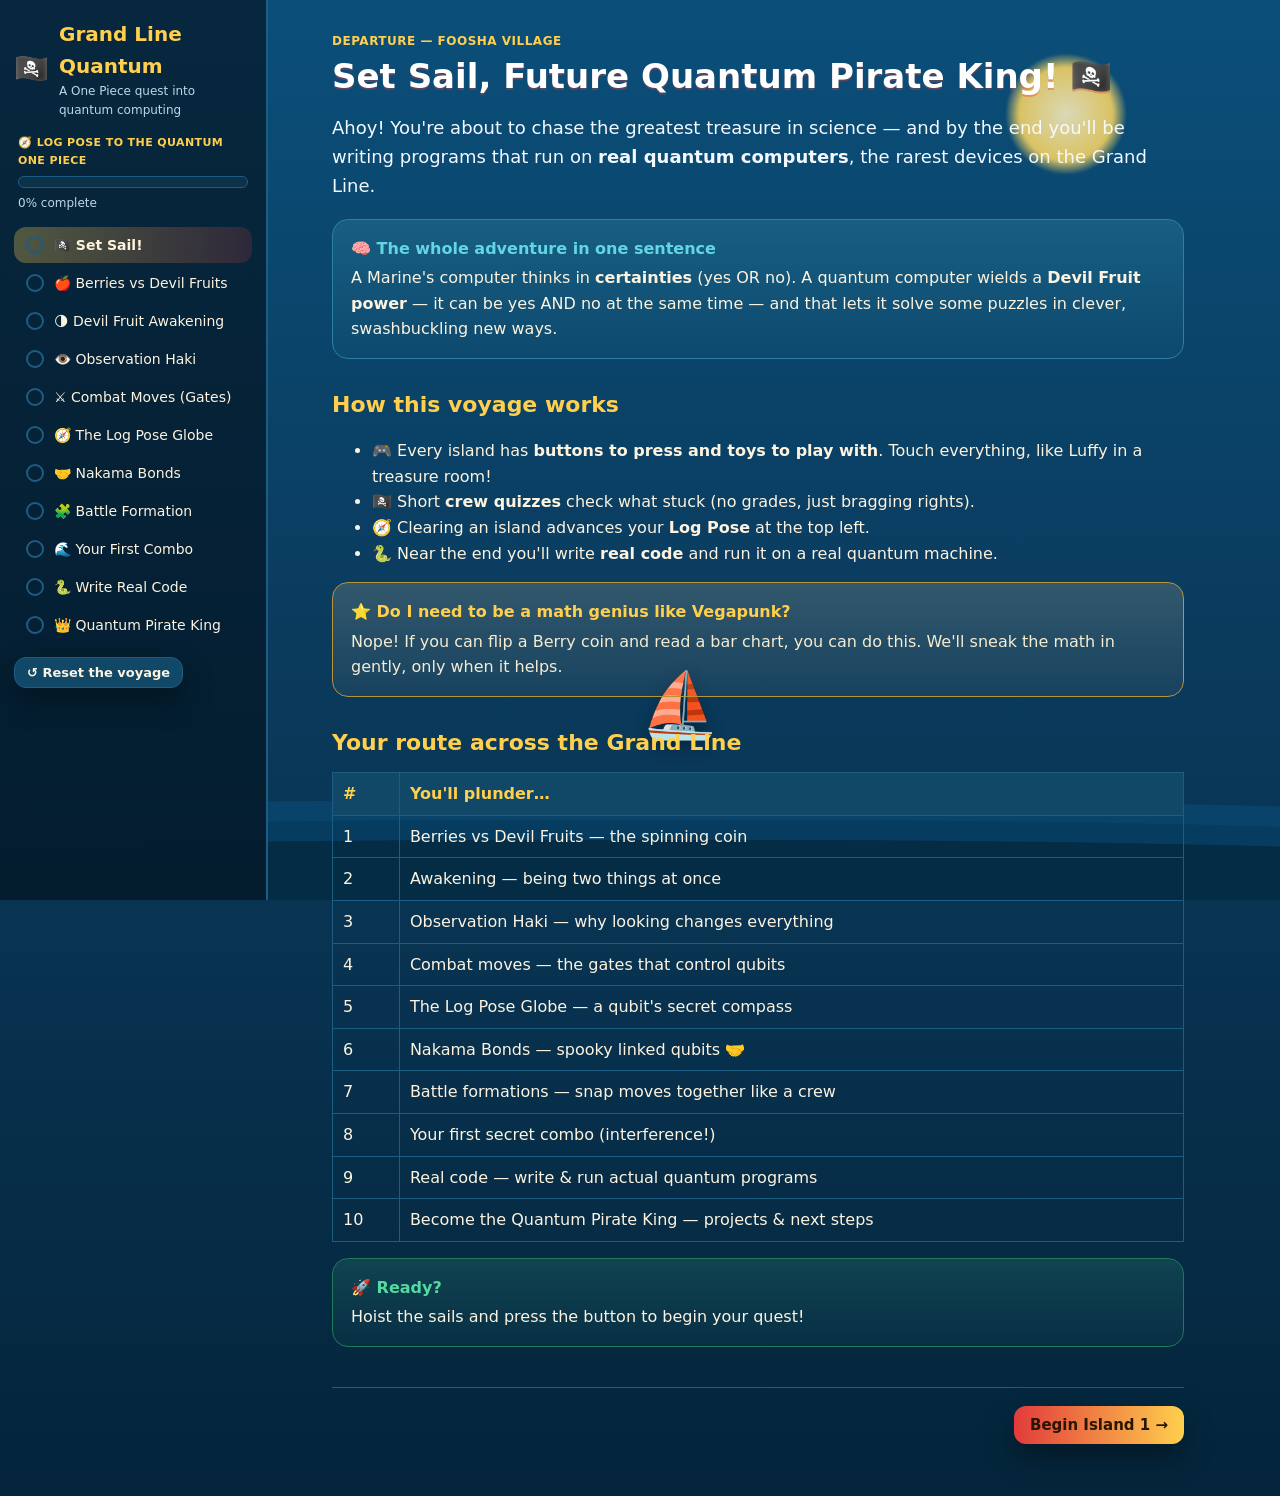
==== onepiece/index.html @ e351348b "Add One Piece-themed edition (Grand Line Quantum) A pirate reskin of the course under onepiece/ — sa" ====
<!DOCTYPE html>
<html lang="en">
<head>
<meta charset="utf-8">
<meta name="viewport" content="width=device-width, initial-scale=1">
<title>Grand Line Quantum — A One Piece Quest into Quantum Computing 🏴‍☠️</title>
<link rel="stylesheet" href="css/style.css">
</head>
<body>

<!-- ============ DYNAMIC BACKDROP (pure CSS animation) ============ -->
<div class="sea" aria-hidden="true">
  <div class="sun"></div>
  <div class="cloud c1">☁️</div>
  <div class="cloud c2">☁️</div>
  <div class="ship">⛵</div>
  <div class="wave w1"></div>
  <div class="wave w2"></div>
  <div class="wave w3"></div>
</div>

<div class="app">

  <!-- ============ SIDEBAR ============ -->
  <aside class="sidebar">
    <div class="brand"><span class="logo">🏴‍☠️</span><div>Grand Line Quantum<small>A One Piece quest into quantum computing</small></div></div>
    <div class="progress-wrap">
      <div class="progress-label-top">🧭 Log Pose to the Quantum One Piece</div>
      <div class="progress-bar"><div class="progress-fill" id="progressFill"></div></div>
      <div class="progress-label" id="progressLabel">0% complete</div>
    </div>
    <ul class="nav" id="nav"></ul>
    <div class="btnrow" style="margin-top:14px">
      <button class="btn ghost small" id="resetBtn">↺ Reset the voyage</button>
    </div>
  </aside>

  <!-- ============ MAIN ============ -->
  <main class="main" id="main">

    <!-- ===== Island 0: Welcome ===== -->
    <section class="lesson" data-title="Set Sail!" data-icon="🏴‍☠️">
      <div class="eyebrow">Departure — Foosha Village</div>
      <h1>Set Sail, Future Quantum Pirate King! 🏴‍☠️</h1>
      <p class="lead">Ahoy! You're about to chase the greatest treasure in science — and by the end you'll be writing programs that run on <b>real quantum computers</b>, the rarest devices on the Grand Line.</p>

      <div class="box analogy"><span class="tag">🧠 The whole adventure in one sentence</span>
      A Marine's computer thinks in <b>certainties</b> (yes OR no). A quantum computer wields a <b>Devil Fruit power</b> — it can be yes AND no at the same time — and that lets it solve some puzzles in clever, swashbuckling new ways.</div>

      <h2>How this voyage works</h2>
      <ul>
        <li>🎮 Every island has <b>buttons to press and toys to play with</b>. Touch everything, like Luffy in a treasure room!</li>
        <li>🏴‍☠️ Short <b>crew quizzes</b> check what stuck (no grades, just bragging rights).</li>
        <li>🧭 Clearing an island advances your <b>Log Pose</b> at the top left.</li>
        <li>🐍 Near the end you'll write <b>real code</b> and run it on a real quantum machine.</li>
      </ul>

      <div class="box fact"><span class="tag">⭐ Do I need to be a math genius like Vegapunk?</span>
      Nope! If you can flip a Berry coin and read a bar chart, you can do this. We'll sneak the math in gently, only when it helps.</div>

      <h2>Your route across the Grand Line</h2>
      <table class="data">
        <tr><th>#</th><th>You'll plunder…</th></tr>
        <tr><td>1</td><td>Berries vs Devil Fruits — the spinning coin</td></tr>
        <tr><td>2</td><td>Awakening — being two things at once</td></tr>
        <tr><td>3</td><td>Observation Haki — why looking changes everything</td></tr>
        <tr><td>4</td><td>Combat moves — the gates that control qubits</td></tr>
        <tr><td>5</td><td>The Log Pose Globe — a qubit's secret compass</td></tr>
        <tr><td>6</td><td>Nakama Bonds — spooky linked qubits 🤝</td></tr>
        <tr><td>7</td><td>Battle formations — snap moves together like a crew</td></tr>
        <tr><td>8</td><td>Your first secret combo (interference!)</td></tr>
        <tr><td>9</td><td>Real code — write &amp; run actual quantum programs</td></tr>
        <tr><td>10</td><td>Become the Quantum Pirate King — projects &amp; next steps</td></tr>
      </table>

      <div class="box try"><span class="tag">🚀 Ready?</span>Hoist the sails and press the button to begin your quest!</div>
      <div class="lesson-nav"><span></span><button class="btn nextBtn">Begin Island 1 →</button></div>
    </section>

    <!-- ===== Island 1: Bits vs Qubits ===== -->
    <section class="lesson" data-title="Berries vs Devil Fruits" data-icon="🍎">
      <div class="eyebrow">Island 1</div>
      <h1>Berries vs Devil Fruits 🍎</h1>
      <p class="lead">Everything a Marine battleship does is built from tiny switches called <b>bits</b>. Quantum pirates use something wilder: <b>qubits</b> — like eating a Devil Fruit.</p>

      <h2>A bit = a Den Den Mushi signal</h2>
      <p>A normal <b>bit</b> is like a snail-phone lamp. It's either <b>OFF (we call it 0)</b> or <b>ON (we call it 1)</b>. Never both. Press the button:</p>
      <div class="widget" id="w-bit"></div>

      <h2>A qubit = a spinning Berry coin</h2>
      <div class="box analogy"><span class="tag">🪙 The spinning Berry</span>
      Flip a Berry coin and let it spin on the deck. While it's spinning, is it heads or tails? It's… <b>kind of both</b>! Only when you slam your hand on it does it pick one. A <b>qubit</b> is like that spinning Berry — a mix of 0 and 1, choosing only when you <b>look</b> (measure) it.</div>

      <p>Spin the quantum Berry, then measure it. Try it a few times — what do you notice?</p>
      <div class="widget" id="w-coin"></div>

      <div class="box fact"><span class="tag">💡 Why is this useful?</span>
      One spinning Berry isn't magic. But gather a whole crew of qubits and they can explore tons of possibilities at once — that's the superpower we'll sail toward.</div>

      <div class="quiz" data-quiz="1"></div>
      <div class="lesson-nav"><button class="btn ghost prevBtn">← Back</button><button class="btn nextBtn">Next: Awakening →</button></div>
    </section>

    <!-- ===== Island 2: Superposition ===== -->
    <section class="lesson" data-title="Devil Fruit Awakening" data-icon="🌗">
      <div class="eyebrow">Island 2</div>
      <h1>Awakening = Superposition 🌗</h1>
      <p class="lead">"Superposition" is the fancy word for the spinning Berry — being a mix of 0 and 1 at the same time, like a Devil Fruit power half-awakened.</p>

      <div class="box analogy"><span class="tag">🌗 The dimmer haki</span>
      Think of a dimmer switch instead of on/off. A qubit can be 100% "0", 100% "1", or anywhere between — like 70% leaning toward 0 and 30% toward 1. Those percentages are its <b>probabilities</b>.</div>

      <p>Drag the slider to choose how the qubit "leans". The bars show your chance of getting 0 or 1 if you measured it.</p>
      <div class="widget" id="w-super"></div>

      <div class="box fact"><span class="tag">🎲 It really is random</span>
      Here's the spooky part: even if you knew <i>everything</i> about the qubit, you still can't predict a single measurement. You only know the odds. The Grand Line genuinely rolls dice!</div>

      <div class="box try"><span class="tag">🔬 Experiment</span>
      Set the slider to 50/50 and press "Measure 100 times". Did you get exactly 50 and 50? Probably not! Random things wobble around the average. Try it a few times.</div>

      <div class="quiz" data-quiz="2"></div>
      <div class="lesson-nav"><button class="btn ghost prevBtn">← Back</button><button class="btn nextBtn">Next: Observation Haki →</button></div>
    </section>

    <!-- ===== Island 3: Measurement ===== -->
    <section class="lesson" data-title="Observation Haki" data-icon="👁️">
      <div class="eyebrow">Island 3</div>
      <h1>Measurement = Observation Haki 👁️</h1>
      <p class="lead">In the quantum world, <b>looking changes things</b> — just like Kenbunshoku Haki snaps a blurry future into one path. This rule trips everyone up, so let's <i>see</i> it happen.</p>

      <div class="box analogy"><span class="tag">👁️ The slamming hand</span>
      Remember the spinning Berry? The moment you slam your hand down, the spin <b>stops</b> and you get heads or tails. Quantum pirates call that "the wavefunction collapses". After you measure a qubit, it's locked on the answer you got — the superposition is gone.</div>

      <p>This qubit is in a perfect 50/50 superposition. Press <b>Measure</b> and watch: the bars jump to 100% on whatever you got, and they <b>stay there</b>. To get the mix back, press <b>Reset</b>.</p>
      <div class="widget" id="w-measure"></div>

      <div class="box warn"><span class="tag">⚠️ Big consequence</span>
      You can't peek at a qubit "a little bit". Every measurement forces a full decision and erases the maybe. That's why quantum pirates are clever <i>before</i> they measure.</div>

      <div class="quiz" data-quiz="3"></div>
      <div class="lesson-nav"><button class="btn ghost prevBtn">← Back</button><button class="btn nextBtn">Next: Combat Moves →</button></div>
    </section>

    <!-- ===== Island 4: Gates ===== -->
    <section class="lesson" data-title="Combat Moves (Gates)" data-icon="⚔️">
      <div class="eyebrow">Island 4</div>
      <h1>Quantum Gates = Combat Moves ⚔️</h1>
      <p class="lead">Gates are the <b>techniques</b> you unleash to change a qubit. They're how you actually "program" a quantum computer — your crew's special moves.</p>

      <h2>Meet three moves</h2>
      <table class="data">
        <tr><th>Gate</th><th>Nickname</th><th>What it does</th></tr>
        <tr><td><b>X</b></td><td>Gomu Gomu Flip 🔄</td><td>Turns 0 into 1 and 1 into 0 (like NOT).</td></tr>
        <tr><td><b>H</b></td><td>The Mixer 🌀</td><td>Turns a plain 0 into a perfect 50/50 spinning Berry.</td></tr>
        <tr><td><b>Z</b></td><td>The Twister ↩️</td><td>Secretly twists the qubit's "phase" (matters in Island 8).</td></tr>
      </table>

      <p>Press moves and watch the probability bars react. Try <b>H</b> (makes a mix), then <b>measure</b>. Or press <b>X</b> to flip, then <b>H</b>… experiment!</p>
      <div class="widget" id="w-gates"></div>

      <div class="box fact"><span class="tag">🤯 Try this!</span>
      Press <b>H</b> once → 50/50. Now press <b>H</b> <i>again</i> → it snaps back to 100% "0"! Two mixers cancel out. That "un-mixing" is <b>interference</b>, the real secret sauce of quantum computing (Island 8).</div>

      <div class="quiz" data-quiz="4"></div>
      <div class="lesson-nav"><button class="btn ghost prevBtn">← Back</button><button class="btn nextBtn">Next: Log Pose Globe →</button></div>
    </section>

    <!-- ===== Island 5: Bloch Sphere ===== -->
    <section class="lesson" data-title="The Log Pose Globe" data-icon="🧭">
      <div class="eyebrow">Island 5</div>
      <h1>The Bloch Sphere = Your Log Pose Globe 🧭</h1>
      <p class="lead">Scholars draw a qubit as an <b>arrow inside a globe</b> — a Log Pose pointing somewhere on a secret world map. It makes the combat moves finally make sense.</p>

      <div class="box analogy"><span class="tag">🧭 The globe</span>
      Imagine a globe. The <b>North Pole</b> means "definitely 0". The <b>South Pole</b> means "definitely 1". Any spot around the <b>equator</b> is a 50/50 mix. The qubit is an arrow pointing somewhere on this globe — gates just <b>rotate the needle</b>.</div>

      <p>Press moves and watch the needle swing around the globe. North = 0, South = 1, equator = mix.</p>
      <div class="widget" id="w-bloch"></div>

      <div class="box fact"><span class="tag">🧭 Now the moves make sense</span>
      <b>X</b> rotates the needle to point the opposite way (0↔1). <b>H</b> swings it to the equator (a mix). <b>Z</b> spins it <i>around</i> the pole — which doesn't change your chances of 0 or 1, but changes the hidden "phase". Phase is invisible until two paths meet and interfere!</div>

      <div class="quiz" data-quiz="5"></div>
      <div class="lesson-nav"><button class="btn ghost prevBtn">← Back</button><button class="btn nextBtn">Next: Nakama Bonds →</button></div>
    </section>

    <!-- ===== Island 6: Entanglement ===== -->
    <section class="lesson" data-title="Nakama Bonds" data-icon="🤝">
      <div class="eyebrow">Island 6</div>
      <h1>Entanglement = Nakama Bonds 🤝</h1>
      <p class="lead">Einstein called this "spooky action at a distance" — and it's the wildest idea in all of physics. Pirates call it the unbreakable bond between nakama.</p>

      <div class="box analogy"><span class="tag">🧦 Bonded Vivre Cards</span>
      Imagine two Vivre Cards torn from the same paper. You sail one to a far island. When you check yours and it leans <b>left</b>, you instantly know the far one leans <b>right</b> — even though neither "decided" until you looked! Entangled qubits are linked like that: measuring one instantly tells you about the other.</div>

      <p>Below are two entangled qubits in a "Bell pair". Each measurement is random — but the two qubits <b>always match</b>. Press Measure a bunch and watch the magic.</p>
      <div class="widget" id="w-bell"></div>

      <div class="box warn"><span class="tag">🚫 No faster-than-light Den Den Mushi</span>
      It feels like instant messaging across the sea — but you can't actually send a signal this way, because each result is random. You only notice the bond when you bring both results back and compare. (Still incredibly useful for quantum pirating!)</div>

      <div class="quiz" data-quiz="6"></div>
      <div class="lesson-nav"><button class="btn ghost prevBtn">← Back</button><button class="btn nextBtn">Next: Battle Formation →</button></div>
    </section>

    <!-- ===== Island 7: Circuits ===== -->
    <section class="lesson" data-title="Battle Formation" data-icon="🧩">
      <div class="eyebrow">Island 7</div>
      <h1>Build a Circuit = Plan a Battle Formation 🧩</h1>
      <p class="lead">A quantum program is just a <b>circuit</b>: qubits sail along wires (left → right) and you drop combat moves on them like positioning your crew.</p>

      <div class="box analogy"><span class="tag">🎼 Like a battle plan</span>
      Read it left to right, like a Straw Hat strategy. Each qubit is a crewmate's lane. Each gate is a move they perform at a certain moment.</div>

      <p><b>How to use the builder:</b> click a cell to cycle moves: empty → <b>H</b> → <b>X</b> → <b>Z</b> → <b>•</b> (CNOT control) → empty. Put a <b>•</b> on the top wire and the builder links it to the bottom wire to make a CNOT. Press <b>▶ Run</b> to simulate the battle!</p>
      <div class="widget circuit" id="w-circuit"></div>

      <div class="box try"><span class="tag">🏆 Challenge: forge a Nakama Bond</span>
      Column 1: put <b>H</b> on qubit 0. Column 2: put a <b>•</b> (CNOT control) on qubit 0. Run it — you should see only <b>00</b> and <b>11</b>, never 01 or 10. You just entangled two crewmates yourself! 🎉</div>

      <div class="quiz" data-quiz="7"></div>
      <div class="lesson-nav"><button class="btn ghost prevBtn">← Back</button><button class="btn nextBtn">Next: Your First Combo →</button></div>
    </section>

    <!-- ===== Island 8: Interference ===== -->
    <section class="lesson" data-title="Your First Combo" data-icon="🌊">
      <div class="eyebrow">Island 8</div>
      <h1>Your First Secret Combo: Interference 🌊</h1>
      <p class="lead">Here's where quantum pirating stops being random luck and starts being <b>cunning</b>. The trick is called <b>interference</b> — like ocean currents that cancel or pile up.</p>

      <div class="box analogy"><span class="tag">🌊 Waves cancelling</span>
      Drop two stones in the sea. Where the ripples meet, sometimes they pile into a big wave, and sometimes they <b>cancel out</b> to flat water. Qubits are like waves too. A quantum algorithm is built so the <b>wrong answers cancel out</b> and the <b>right answer piles up</b> — so when you finally measure, you almost always get the treasure you want.</div>

      <h2>The "guaranteed Berry" demo</h2>
      <p>Watch two H gates in a row. A normal Berry flipped twice is still random. But a <b>quantum</b> Berry H-ed twice comes back to <b>0 every single time</b> — because the "1" paths cancel and the "0" paths pile up. Press Run many times: it's <b>always 0</b>.</p>
      <div class="widget" id="w-interference"></div>

      <div class="box fact"><span class="tag">🧠 Why this is a big deal</span>
      Legendary algorithms use this exact idea:
      <ul>
        <li><b>Grover's search</b> 🔍 — finds a needle in a haystack much faster by making the needle's wave grow.</li>
        <li><b>Shor's algorithm</b> 🔐 — could crack certain codes by using interference to find hidden patterns in numbers.</li>
      </ul>
      No heavy math needed yet — just know the secret: "make the right answer loud, make wrong answers quiet."</div>

      <div class="quiz" data-quiz="8"></div>
      <div class="lesson-nav"><button class="btn ghost prevBtn">← Back</button><button class="btn nextBtn">Next: Write Real Code →</button></div>
    </section>

    <!-- ===== Island 9: Implementation ===== -->
    <section class="lesson" data-title="Write Real Code" data-icon="🐍">
      <div class="eyebrow">Island 9</div>
      <h1>Write Real Pirate Code 🐍</h1>
      <p class="lead">Time to leave the toys behind and program a <b>real</b> quantum computer using Python and a free tool called <b>Qiskit</b> (made by IBM) — your ship's log of real spells.</p>

      <div class="box fact"><span class="tag">🎁 It's free</span>
      IBM lets anyone run real quantum programs on their actual quantum computers over the internet, for free. You write code on your ship (laptop), press run, and a real fridge-sized quantum machine does the work!</div>

      <h2>Step 1 — Install the tools (one time)</h2>
      <p>Open a terminal and run these. (Ask a crewmate if you've never installed Python before — or ask me, Claude, to do it for you!)</p>
      <pre><code># 1) Install Python from python.org if you don't have it.
# 2) Then install Qiskit:
pip install qiskit qiskit-aer qiskit-ibm-runtime</code></pre>

      <h2>Step 2 — Your first real quantum program</h2>
      <p>There are 4 ready-to-run programs in the <code>python/</code> folder of this course. Here's the simplest one:</p>
      <pre><code>from qiskit import QuantumCircuit
from qiskit_aer import AerSimulator

# Make a circuit with 1 qubit and 1 "measuring slot"
qc = QuantumCircuit(1, 1)
qc.h(0)          # H gate = the Mixer (spinning Berry!)
qc.measure(0, 0) # look at the qubit

# Run it 1000 times on a pretend quantum computer
result = AerSimulator().run(qc, shots=1000).result()
print(result.get_counts())   # roughly {'0': 500, '1': 500}</code></pre>

      <div class="box try"><span class="tag">▶ Run the files</span>
      In your terminal, go to the course folder and run:
      <pre><code>cd quantum-course/python
python 01_hello_qubit.py
python 02_bell_state.py
python 03_interference.py</code></pre>
      Each file has friendly comments explaining every line. Read <code>python/README.md</code> first!</div>

      <h2>Step 3 — Run on a REAL quantum computer</h2>
      <p>The file <code>04_run_on_real_quantum_computer.py</code> shows how to connect to IBM's real machines. Make a free account at <a href="https://quantum.ibm.com" target="_blank" rel="noopener">quantum.ibm.com</a>, copy your secret token, and your program runs on real hardware. 🤯</p>

      <div class="box warn"><span class="tag">🙋 Want me to set it all up?</span>
      Just tell me "<b>install Python and Qiskit for me</b>" and I'll do the whole setup on your PC and run your first quantum program with you.</div>

      <div class="quiz" data-quiz="9"></div>
      <div class="lesson-nav"><button class="btn ghost prevBtn">← Back</button><button class="btn nextBtn">Final: Become Pirate King →</button></div>
    </section>

    <!-- ===== Island 10: Build your own ===== -->
    <section class="lesson" data-title="Quantum Pirate King" data-icon="👑">
      <div class="eyebrow">Island 10 — The Finale (Raftel)</div>
      <h1>Become the Quantum Pirate King 👑</h1>
      <p class="lead">You made it to Raftel! You now understand qubits, superposition, measurement, gates, entanglement, circuits, and interference — and you can write real quantum code. Here's how to go from rookie to <b>legend</b>.</p>

      <h2>🎯 Bounty ladder (easy → epic)</h2>
      <table class="data">
        <tr><th>Bounty</th><th>Build this</th></tr>
        <tr><td>🟢 Rookie</td><td>A <b>quantum Berry flipper</b> that's truly random (1 qubit + H + measure).</td></tr>
        <tr><td>🟢 Rookie</td><td>A <b>quantum dice</b> (use 3 qubits to roll 1–8).</td></tr>
        <tr><td>🟡 Supernova</td><td>A <b>"mind-reading" Nakama-Bond demo</b> with 2 qubits (Bell pair) to amaze your crew.</td></tr>
        <tr><td>🟡 Supernova</td><td>Code <b>Grover's search</b> for 2 qubits to find a "secret" treasure.</td></tr>
        <tr><td>🔴 Yonko</td><td>A <b>quantum random password generator</b> that runs on real IBM hardware.</td></tr>
        <tr><td>🔴 Yonko</td><td>Teach the basics to a friend using <i>this</i> course — teaching is the best way to master it!</td></tr>
      </table>

      <h2>🗺️ Where to sail next</h2>
      <ul>
        <li><b>IBM Quantum Learning</b> — free official lessons &amp; challenges: <a href="https://learning.quantum.ibm.com" target="_blank" rel="noopener">learning.quantum.ibm.com</a></li>
        <li><b>Qiskit Textbook</b> — friendly deep-dives with code.</li>
        <li><b>Quantum Katas</b> (Microsoft) — bite-size coding puzzles.</li>
        <li>Keep playing with the <b>circuit builder</b> in Island 7 — invent your own battle formations!</li>
      </ul>

      <h2>🧰 The "build your own crew" roadmap</h2>
      <ol>
        <li><b>Software (start here):</b> write algorithms in Qiskit, run on simulators, then real cloud hardware. This is where 99% of quantum builders sail — including pros.</li>
        <li><b>Bigger fleets:</b> combine gates into reusable pieces, add error-checking, and tackle real treasure (chemistry, optimization, encryption).</li>
        <li><b>Hardware (the far New World):</b> real quantum computers use super-cold atoms, ions, or superconductors and need university labs. But every hardware engineer started exactly where you are now — understanding qubits.</li>
      </ol>

      <div class="box fact"><span class="tag">🎓 Bounty Poster of Awesomeness</span>
      <span id="certLine">Clear all islands to unlock your bounty poster!</span></div>

      <div class="box try"><span class="tag">💬 Your move</span>
      Tell me which project you want to build first and I'll code it <b>with</b> you, step by step. You're not just learning quantum computing anymore — you're <i>plundering</i> it. 🚀</div>

      <div class="lesson-nav"><button class="btn ghost prevBtn">← Back</button><button class="btn" id="finishBtn">🏴‍☠️ Claim the One Piece</button></div>
    </section>

  </main>
</div>

<script src="js/quantum.js"></script>
<script src="js/app.js"></script>
</body>
</html>
---- onepiece/css/style.css ----
/* ===== Grand Line Quantum — One Piece "open sea" theme ===== */
:root{
  --sea-deep:#04253b; --sea:#0a3a5c; --panel:#0c3149; --panel2:#114868;
  --ink:#fdf3df; --muted:#bcd9ea; --line:#1d5d83;
  --p1:#ffcf4d;            /* treasure gold (primary) */
  --p2:#e23b3b;            /* straw-hat red (secondary) */
  --good:#54d9a0; --bad:#ff6b6b;
  --gold:#ffcf4d; --cyan:#63d6e6; --parch:#ecd7a6;
  --radius:16px; --shadow:0 12px 30px rgba(0,0,0,.4);
  --font:'Trebuchet MS','Segoe UI',system-ui,sans-serif;
}
*{box-sizing:border-box}
html,body{margin:0;padding:0}
body{
  font-family:var(--font); color:var(--ink); line-height:1.6;
  background:linear-gradient(180deg,#0a4f7a 0%, #0a3a5c 45%, var(--sea-deep) 100%);
  min-height:100vh;
}

/* ============ animated backdrop ============ */
.sea{position:fixed; inset:0; z-index:0; overflow:hidden; pointer-events:none}
.sun{
  position:absolute; top:6%; right:12%; width:120px; height:120px; border-radius:50%;
  background:radial-gradient(circle,#fff2c4 0%,#ffd860 55%,rgba(255,207,77,0) 72%);
  filter:blur(1px); opacity:.85;
}
.cloud{position:absolute; font-size:54px; opacity:.85; filter:drop-shadow(0 4px 6px rgba(0,0,0,.2))}
.cloud.c1{top:10%; left:-15%; animation:drift 48s linear infinite}
.cloud.c2{top:22%; left:-30%; font-size:38px; opacity:.6; animation:drift 70s linear infinite}
@keyframes drift{from{transform:translateX(0)}to{transform:translateX(140vw)}}
.ship{position:absolute; bottom:16%; left:50%; font-size:64px; transform-origin:bottom center; animation:bob 5s ease-in-out infinite; filter:drop-shadow(0 6px 8px rgba(0,0,0,.35))}
@keyframes bob{0%,100%{transform:translateX(-50%) translateY(0) rotate(-4deg)}50%{transform:translateX(-50%) translateY(-14px) rotate(4deg)}}
.wave{position:absolute; left:-50%; width:200%; height:140px; border-radius:45%;
  background:radial-gradient(60% 80% at 50% 0,rgba(99,214,230,.22),transparent 70%); }
.wave.w1{bottom:-40px; background:rgba(10,79,122,.55); animation:swell 9s ease-in-out infinite}
.wave.w2{bottom:-60px; background:rgba(8,58,92,.6); animation:swell 12s ease-in-out infinite reverse}
.wave.w3{bottom:-80px; background:rgba(4,37,59,.7); animation:swell 16s ease-in-out infinite}
@keyframes swell{0%,100%{transform:translateX(-4%) scaleY(1)}50%{transform:translateX(4%) scaleY(1.15)}}

.app{position:relative; z-index:1; display:grid; grid-template-columns:268px 1fr; min-height:100vh}

/* ---------- Sidebar ---------- */
.sidebar{
  background:linear-gradient(180deg,rgba(7,38,60,.96),rgba(4,28,46,.96));
  border-right:2px solid var(--line); backdrop-filter:blur(3px);
  padding:18px 14px; position:sticky; top:0; height:100vh; overflow:auto;
}
.brand{display:flex; align-items:center; gap:10px; font-weight:bold; font-size:20px; margin-bottom:4px; color:var(--gold)}
.brand .logo{font-size:28px}
.brand small{display:block; color:var(--muted); font-size:12px; font-weight:normal}
.progress-wrap{margin:14px 4px}
.progress-label-top{font-size:11px; color:var(--gold); font-weight:bold; letter-spacing:.4px; margin-bottom:6px; text-transform:uppercase}
.progress-bar{height:12px; background:var(--panel); border-radius:99px; overflow:hidden; border:1px solid var(--line)}
.progress-fill{height:100%; width:0%; background:linear-gradient(90deg,var(--p2),var(--gold)); transition:width .4s}
.progress-label{font-size:12px; color:var(--muted); margin-top:6px}
.nav{list-style:none; margin:10px 0 0; padding:0}
.nav li{margin:2px 0}
.nav button{
  width:100%; text-align:left; background:transparent; border:0; color:var(--ink);
  padding:9px 12px; border-radius:12px; cursor:pointer; font-size:14px; font-family:var(--font);
  display:flex; align-items:center; gap:10px; transition:.15s;
}
.nav button:hover{background:var(--panel)}
.nav button.active{background:linear-gradient(90deg,rgba(255,207,77,.30),rgba(226,59,59,.18)); font-weight:bold}
.nav .dot{width:18px; height:18px; border-radius:50%; border:2px solid var(--line); flex:0 0 auto; font-size:11px; display:grid; place-items:center}
.nav .dot.done{background:var(--good); border-color:var(--good); color:#06281c}

/* ---------- Main ---------- */
.main{padding:32px clamp(18px,5vw,72px); max-width:980px}
.lesson{display:none; animation:pop .35s ease}
.lesson.active{display:block}
@keyframes pop{from{opacity:0; transform:translateY(12px)}to{opacity:1; transform:none}}
.eyebrow{color:var(--gold); font-weight:bold; letter-spacing:.5px; text-transform:uppercase; font-size:12px}
h1{font-size:34px; margin:6px 0 4px; line-height:1.15; color:#fff; text-shadow:0 2px 0 rgba(226,59,59,.35)}
h2{font-size:22px; margin:28px 0 8px; color:var(--gold)}
h3{font-size:18px; margin:18px 0 6px}
p{color:#eaf4fb}
a{color:var(--cyan)}
.lead{font-size:18px; color:#f3f9ff}

/* parchment callout boxes */
.box{border-radius:var(--radius); padding:16px 18px; margin:16px 0; border:1px solid var(--line); background:var(--panel)}
.box.analogy{border-color:#2e7fa6; background:linear-gradient(180deg,rgba(99,214,230,.16),rgba(99,214,230,.04))}
.box.try{border-color:#1f7a5a; background:linear-gradient(180deg,rgba(84,217,160,.14),rgba(84,217,160,.04))}
.box.fact{border-color:#b9933a;
  /* aged-parchment look for "facts" */
  background:linear-gradient(180deg,rgba(236,215,166,.18),rgba(236,215,166,.06)); color:#f6ecd2}
.box.warn{border-color:#a23b3b; background:linear-gradient(180deg,rgba(226,59,59,.16),rgba(226,59,59,.05))}
.box .tag{font-weight:bold; display:block; margin-bottom:4px}
.box.analogy .tag{color:var(--cyan)}
.box.try .tag{color:var(--good)}
.box.fact .tag{color:var(--gold)}
.box.warn .tag{color:#ff9d9d}

/* buttons (wooden-treasure feel) */
.btn{
  background:linear-gradient(90deg,var(--p2),var(--gold)); color:#2a1500; border:0; cursor:pointer;
  padding:10px 16px; border-radius:12px; font-weight:bold; font-family:var(--font); font-size:15px;
  box-shadow:var(--shadow); transition:transform .08s;
}
.btn:active{transform:translateY(2px)}
.btn.ghost{background:var(--panel2); border:1px solid var(--line); color:var(--ink)}
.btn.gate{min-width:54px; font-size:18px; padding:10px 12px}
.btn.small{padding:7px 12px; font-size:13px}
.btnrow{display:flex; flex-wrap:wrap; gap:10px; align-items:center; margin:12px 0}

/* widgets */
.widget{background:var(--panel); border:1px solid var(--line); border-radius:var(--radius); padding:18px; margin:18px 0; box-shadow:var(--shadow)}
.widget h4{margin:0 0 10px; color:var(--gold); font-size:16px}
.coin{font-size:64px; display:inline-block; transition:transform .1s}
.spin{animation:spin .5s linear infinite}
@keyframes spin{to{transform:rotateY(360deg)}}
.readout{font-family:'Consolas',monospace; background:#062132; border:1px solid var(--line); border-radius:10px; padding:10px 12px; color:#d9f1f8; white-space:pre-wrap; overflow:auto}

/* probability bars */
.bars{display:flex; flex-direction:column; gap:8px; margin-top:10px}
.bar-row{display:flex; align-items:center; gap:10px}
.bar-label{font-family:monospace; width:54px; color:var(--muted)}
.bar-track{flex:1; background:#062132; border-radius:8px; height:22px; overflow:hidden; border:1px solid var(--line)}
.bar-fill{height:100%; width:0%; background:linear-gradient(90deg,var(--gold),var(--p2)); transition:width .4s; display:flex; align-items:center; justify-content:flex-end; padding-right:6px; font-size:12px; color:#2a1500; font-weight:bold}
.bar-pct{width:54px; text-align:right; font-family:monospace; color:var(--ink)}

/* histogram */
.hist{display:flex; align-items:flex-end; gap:14px; height:160px; padding:10px; background:#062132; border-radius:12px; border:1px solid var(--line)}
.hist .col{flex:1; display:flex; flex-direction:column; align-items:center; justify-content:flex-end; height:100%}
.hist .stick{width:70%; background:linear-gradient(180deg,var(--gold),var(--p2)); border-radius:8px 8px 0 0; transition:height .3s; min-height:2px}
.hist .cap{margin-top:6px; font-family:monospace; color:var(--muted); font-size:13px; text-align:center; line-height:1.35; white-space:pre}

/* circuit builder */
.circuit{overflow:auto}
.grid{border-collapse:separate; border-spacing:6px}
.grid td{width:54px; height:54px; text-align:center; vertical-align:middle}
.wirelabel{color:var(--gold); font-family:monospace; font-weight:bold; width:60px}
.cell{width:54px; height:54px; border-radius:12px; background:#062132; border:1px dashed var(--line); cursor:pointer; display:grid; place-items:center; font-size:20px; font-weight:bold; transition:.12s; user-select:none}
.cell:hover{border-color:var(--gold)}
.cell.filled{border-style:solid}
.cell.H{background:rgba(99,214,230,.22); border-color:var(--cyan)}
.cell.X{background:rgba(226,59,59,.24); border-color:var(--p2)}
.cell.Z{background:rgba(255,207,77,.24); border-color:var(--gold)}
.cell.C{background:rgba(84,217,160,.26); border-color:var(--good)}

/* compass / sphere */
canvas{background:#062132; border-radius:14px; border:1px solid var(--line); max-width:100%}

/* quiz */
.quiz .q{font-weight:bold; margin:10px 0}
.opt{display:block; width:100%; text-align:left; margin:6px 0; padding:11px 14px; border-radius:12px;
  background:var(--panel2); border:1px solid var(--line); color:var(--ink); cursor:pointer; font-family:var(--font); font-size:15px; transition:.12s}
.opt:hover{border-color:var(--gold)}
.opt.correct{background:rgba(84,217,160,.25); border-color:var(--good)}
.opt.wrong{background:rgba(255,107,107,.22); border-color:var(--bad)}
.opt:disabled{cursor:default}
.feedback{margin-top:8px; font-weight:bold}
.feedback.ok{color:var(--good)}
.feedback.no{color:var(--bad)}

/* footer nav */
.lesson-nav{display:flex; justify-content:space-between; gap:12px; margin:40px 0 20px; padding-top:18px; border-top:1px solid var(--line)}

/* code */
code{background:#062132; padding:2px 7px; border-radius:6px; font-family:'Consolas',monospace; color:#bfe9c9}
pre{background:#062132; border:1px solid var(--line); border-radius:12px; padding:14px; overflow:auto}
pre code{background:none; padding:0; color:#d9f1f8}
table.data{border-collapse:collapse; width:100%; margin:12px 0}
table.data th,table.data td{border:1px solid var(--line); padding:8px 10px; text-align:left}
table.data th{background:var(--panel2); color:var(--gold)}

/* treasure confetti (created by app.js on victory) */
.confetti{position:fixed; top:-40px; z-index:50; font-size:24px; pointer-events:none; animation:fall linear forwards}
@keyframes fall{
  0%{transform:translateY(-40px) rotate(0); opacity:1}
  100%{transform:translateY(105vh) rotate(720deg); opacity:.9}
}

@media(max-width:780px){
  .app{grid-template-columns:1fr}
  .sidebar{position:static; height:auto}
  .ship{font-size:46px}
}
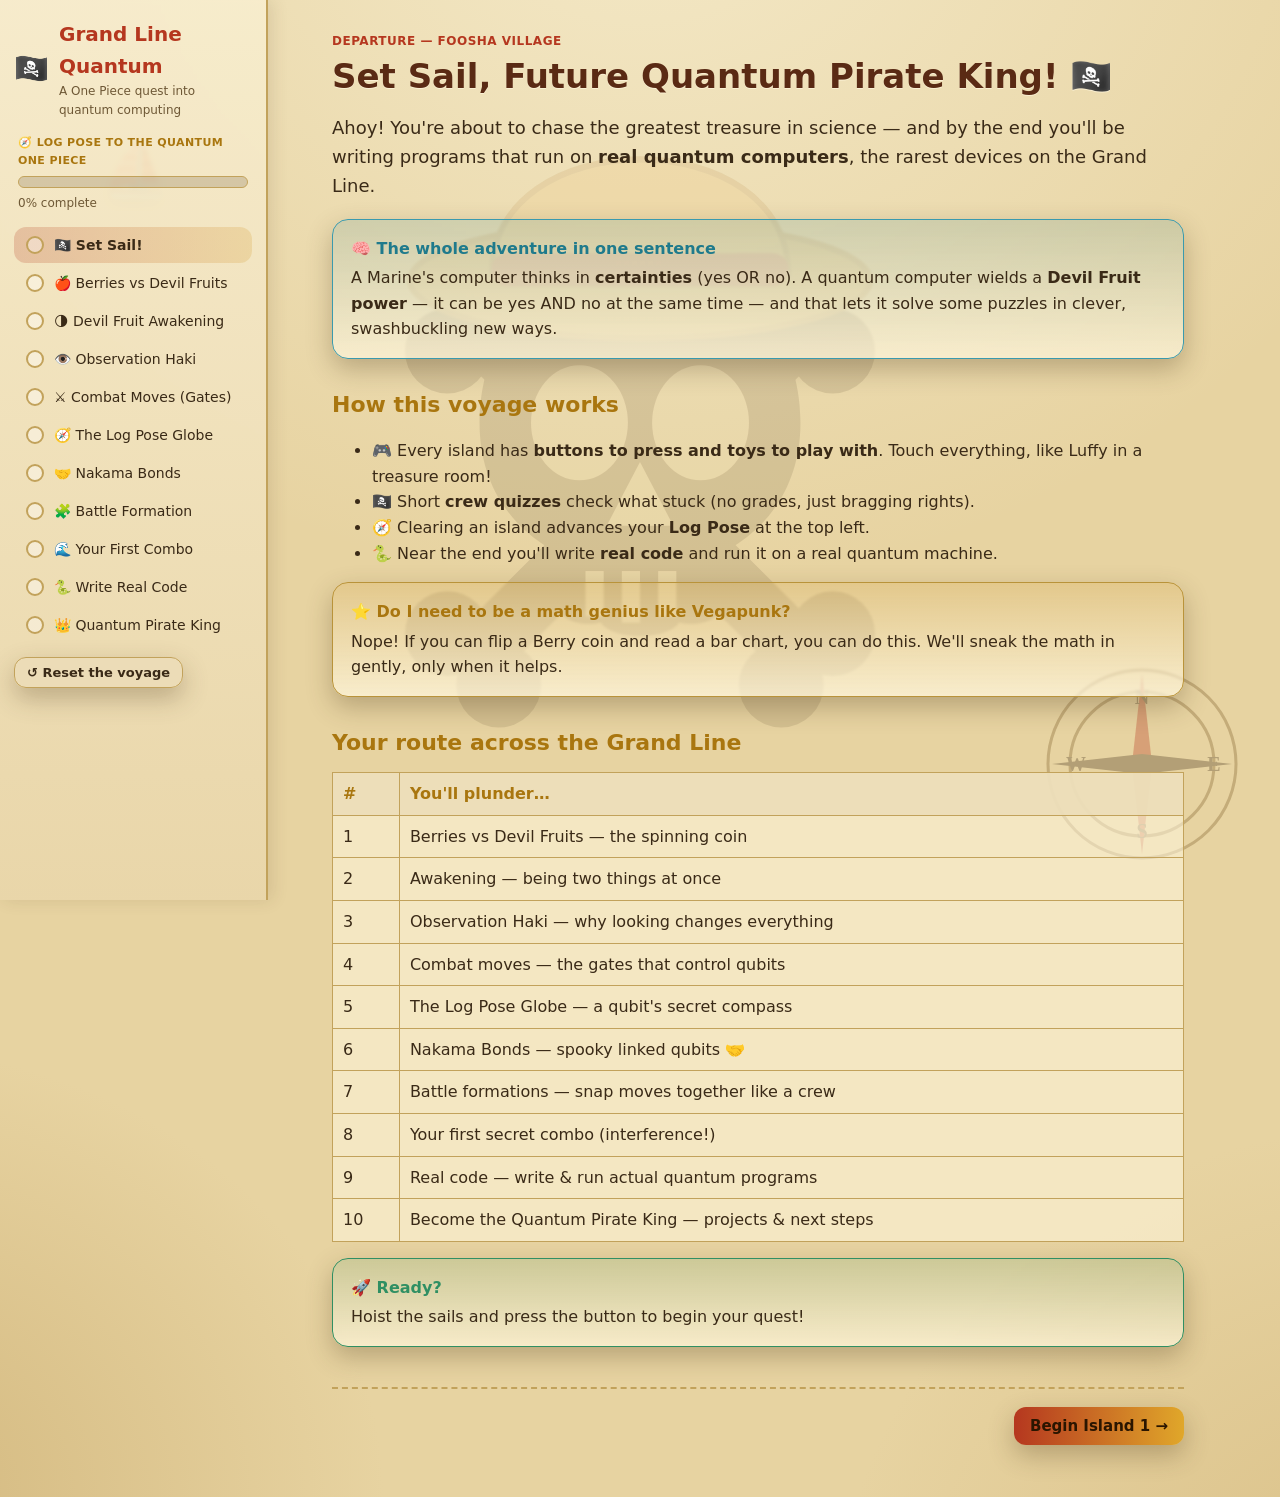
==== commit 0322cde7: "One Piece edition: beige treasure-map theme with backdrop on every page - Switch palette to a beige " ====
--- a/onepiece/index.html
+++ b/onepiece/index.html
@@ -8,15 +8,11 @@
 </head>
 <body>
 
-<!-- ============ DYNAMIC BACKDROP (pure CSS animation) ============ -->
+<!-- ============ ONE PIECE BACKDROP (treasure map, behind every page) ============ -->
 <div class="sea" aria-hidden="true">
-  <div class="sun"></div>
-  <div class="cloud c1">☁️</div>
-  <div class="cloud c2">☁️</div>
+  <div class="map-emblem"></div>
+  <div class="compass"></div>
   <div class="ship">⛵</div>
-  <div class="wave w1"></div>
-  <div class="wave w2"></div>
-  <div class="wave w3"></div>
 </div>
 
 <div class="app">
--- a/onepiece/css/style.css
+++ b/onepiece/css/style.css
@@ -1,57 +1,68 @@
-/* ===== Grand Line Quantum — One Piece "open sea" theme ===== */
+/* ===== Grand Line Quantum — One Piece "treasure map / Wanted poster" theme ===== */
 :root{
-  --sea-deep:#04253b; --sea:#0a3a5c; --panel:#0c3149; --panel2:#114868;
-  --ink:#fdf3df; --muted:#bcd9ea; --line:#1d5d83;
-  --p1:#ffcf4d;            /* treasure gold (primary) */
-  --p2:#e23b3b;            /* straw-hat red (secondary) */
-  --good:#54d9a0; --bad:#ff6b6b;
-  --gold:#ffcf4d; --cyan:#63d6e6; --parch:#ecd7a6;
-  --radius:16px; --shadow:0 12px 30px rgba(0,0,0,.4);
+  --bg:#e7d3a1; --bg2:#efe0bd;
+  --panel:rgba(250,242,221,.86); --panel2:rgba(236,221,184,.92);
+  --ink:#3a2a17;            /* map-ink brown text */
+  --muted:#6e5836;
+  --line:#c2a25b;           /* rope / tan border */
+  --p1:#b5371f;             /* straw-hat red (primary) */
+  --p2:#cf9320;             /* treasure gold (secondary) */
+  --gold:#a9760f; --gold-br:#e0a72a;
+  --good:#2f8f63; --bad:#c0392b; --teal:#1f7a8c;
+  --ink-panel:#241a0e;      /* dark sepia for data panels */
+  --radius:16px; --shadow:0 10px 26px rgba(74,52,23,.30);
   --font:'Trebuchet MS','Segoe UI',system-ui,sans-serif;
 }
 *{box-sizing:border-box}
 html,body{margin:0;padding:0}
 body{
   font-family:var(--font); color:var(--ink); line-height:1.6;
-  background:linear-gradient(180deg,#0a4f7a 0%, #0a3a5c 45%, var(--sea-deep) 100%);
+  /* aged-parchment beige base */
+  background:
+    radial-gradient(120% 90% at 50% -10%, #f4e9c8 0%, rgba(244,233,200,0) 55%),
+    radial-gradient(90% 70% at 110% 110%, #d9bf86 0%, rgba(217,191,134,0) 50%),
+    radial-gradient(80% 60% at -10% 100%, #d3b87e 0%, rgba(211,184,126,0) 50%),
+    var(--bg);
   min-height:100vh;
 }
 
-/* ============ animated backdrop ============ */
+/* ============ One Piece backdrop — fixed behind EVERY page ============ */
 .sea{position:fixed; inset:0; z-index:0; overflow:hidden; pointer-events:none}
-.sun{
-  position:absolute; top:6%; right:12%; width:120px; height:120px; border-radius:50%;
-  background:radial-gradient(circle,#fff2c4 0%,#ffd860 55%,rgba(255,207,77,0) 72%);
-  filter:blur(1px); opacity:.85;
+/* big faint Straw-Hat Jolly Roger stamped on the map */
+.map-emblem{
+  position:absolute; top:50%; left:50%; transform:translate(-50%,-50%);
+  width:min(74vmin,720px); height:min(74vmin,720px);
+  background:url('../assets/jolly-roger.svg') center/contain no-repeat;
+  opacity:.12;
 }
-.cloud{position:absolute; font-size:54px; opacity:.85; filter:drop-shadow(0 4px 6px rgba(0,0,0,.2))}
-.cloud.c1{top:10%; left:-15%; animation:drift 48s linear infinite}
-.cloud.c2{top:22%; left:-30%; font-size:38px; opacity:.6; animation:drift 70s linear infinite}
-@keyframes drift{from{transform:translateX(0)}to{transform:translateX(140vw)}}
-.ship{position:absolute; bottom:16%; left:50%; font-size:64px; transform-origin:bottom center; animation:bob 5s ease-in-out infinite; filter:drop-shadow(0 6px 8px rgba(0,0,0,.35))}
-@keyframes bob{0%,100%{transform:translateX(-50%) translateY(0) rotate(-4deg)}50%{transform:translateX(-50%) translateY(-14px) rotate(4deg)}}
-.wave{position:absolute; left:-50%; width:200%; height:140px; border-radius:45%;
-  background:radial-gradient(60% 80% at 50% 0,rgba(99,214,230,.22),transparent 70%); }
-.wave.w1{bottom:-40px; background:rgba(10,79,122,.55); animation:swell 9s ease-in-out infinite}
-.wave.w2{bottom:-60px; background:rgba(8,58,92,.6); animation:swell 12s ease-in-out infinite reverse}
-.wave.w3{bottom:-80px; background:rgba(4,37,59,.7); animation:swell 16s ease-in-out infinite}
-@keyframes swell{0%,100%{transform:translateX(-4%) scaleY(1)}50%{transform:translateX(4%) scaleY(1.15)}}
+/* slowly-turning compass rose in the corner */
+.compass{
+  position:absolute; right:3vw; bottom:4vh; width:min(26vmin,200px); height:min(26vmin,200px);
+  background:url('../assets/compass-rose.svg') center/contain no-repeat;
+  opacity:.32; animation:spin-compass 90s linear infinite;
+}
+@keyframes spin-compass{to{transform:rotate(360deg)}}
+/* a little ship bobbing along the parchment */
+.ship{position:absolute; top:14%; left:8%; font-size:54px; transform-origin:bottom center;
+  animation:bob 5s ease-in-out infinite; filter:drop-shadow(0 5px 6px rgba(74,52,23,.35))}
+@keyframes bob{0%,100%{transform:translateY(0) rotate(-5deg)}50%{transform:translateY(-12px) rotate(5deg)}}
 
 .app{position:relative; z-index:1; display:grid; grid-template-columns:268px 1fr; min-height:100vh}
 
-/* ---------- Sidebar ---------- */
+/* ---------- Sidebar (a pinned parchment) ---------- */
 .sidebar{
-  background:linear-gradient(180deg,rgba(7,38,60,.96),rgba(4,28,46,.96));
-  border-right:2px solid var(--line); backdrop-filter:blur(3px);
+  background:linear-gradient(180deg,rgba(247,236,205,.95),rgba(233,214,170,.95));
+  border-right:2px solid var(--line); backdrop-filter:blur(2px);
   padding:18px 14px; position:sticky; top:0; height:100vh; overflow:auto;
+  box-shadow:4px 0 16px rgba(74,52,23,.12);
 }
-.brand{display:flex; align-items:center; gap:10px; font-weight:bold; font-size:20px; margin-bottom:4px; color:var(--gold)}
+.brand{display:flex; align-items:center; gap:10px; font-weight:bold; font-size:20px; margin-bottom:4px; color:var(--p1)}
 .brand .logo{font-size:28px}
 .brand small{display:block; color:var(--muted); font-size:12px; font-weight:normal}
 .progress-wrap{margin:14px 4px}
 .progress-label-top{font-size:11px; color:var(--gold); font-weight:bold; letter-spacing:.4px; margin-bottom:6px; text-transform:uppercase}
-.progress-bar{height:12px; background:var(--panel); border-radius:99px; overflow:hidden; border:1px solid var(--line)}
-.progress-fill{height:100%; width:0%; background:linear-gradient(90deg,var(--p2),var(--gold)); transition:width .4s}
+.progress-bar{height:12px; background:rgba(74,52,23,.18); border-radius:99px; overflow:hidden; border:1px solid var(--line)}
+.progress-fill{height:100%; width:0%; background:linear-gradient(90deg,var(--p1),var(--gold-br)); transition:width .4s}
 .progress-label{font-size:12px; color:var(--muted); margin-top:6px}
 .nav{list-style:none; margin:10px 0 0; padding:0}
 .nav li{margin:2px 0}
@@ -60,41 +71,39 @@
   padding:9px 12px; border-radius:12px; cursor:pointer; font-size:14px; font-family:var(--font);
   display:flex; align-items:center; gap:10px; transition:.15s;
 }
-.nav button:hover{background:var(--panel)}
-.nav button.active{background:linear-gradient(90deg,rgba(255,207,77,.30),rgba(226,59,59,.18)); font-weight:bold}
-.nav .dot{width:18px; height:18px; border-radius:50%; border:2px solid var(--line); flex:0 0 auto; font-size:11px; display:grid; place-items:center}
-.nav .dot.done{background:var(--good); border-color:var(--good); color:#06281c}
+.nav button:hover{background:rgba(176,125,22,.14)}
+.nav button.active{background:linear-gradient(90deg,rgba(181,55,31,.22),rgba(207,147,32,.20)); font-weight:bold}
+.nav .dot{width:18px; height:18px; border-radius:50%; border:2px solid var(--line); flex:0 0 auto; font-size:11px; display:grid; place-items:center; background:rgba(255,255,255,.4)}
+.nav .dot.done{background:var(--good); border-color:var(--good); color:#eafff4}
 
 /* ---------- Main ---------- */
 .main{padding:32px clamp(18px,5vw,72px); max-width:980px}
 .lesson{display:none; animation:pop .35s ease}
 .lesson.active{display:block}
 @keyframes pop{from{opacity:0; transform:translateY(12px)}to{opacity:1; transform:none}}
-.eyebrow{color:var(--gold); font-weight:bold; letter-spacing:.5px; text-transform:uppercase; font-size:12px}
-h1{font-size:34px; margin:6px 0 4px; line-height:1.15; color:#fff; text-shadow:0 2px 0 rgba(226,59,59,.35)}
+.eyebrow{color:var(--p1); font-weight:bold; letter-spacing:.5px; text-transform:uppercase; font-size:12px}
+h1{font-size:34px; margin:6px 0 4px; line-height:1.15; color:#5a2a14; text-shadow:0 1px 0 rgba(255,247,222,.7)}
 h2{font-size:22px; margin:28px 0 8px; color:var(--gold)}
-h3{font-size:18px; margin:18px 0 6px}
-p{color:#eaf4fb}
-a{color:var(--cyan)}
-.lead{font-size:18px; color:#f3f9ff}
+h3{font-size:18px; margin:18px 0 6px; color:#5a2a14}
+p{color:#4a3722}
+a{color:var(--teal)}
+.lead{font-size:18px; color:#3a2a17}
 
-/* parchment callout boxes */
-.box{border-radius:var(--radius); padding:16px 18px; margin:16px 0; border:1px solid var(--line); background:var(--panel)}
-.box.analogy{border-color:#2e7fa6; background:linear-gradient(180deg,rgba(99,214,230,.16),rgba(99,214,230,.04))}
-.box.try{border-color:#1f7a5a; background:linear-gradient(180deg,rgba(84,217,160,.14),rgba(84,217,160,.04))}
-.box.fact{border-color:#b9933a;
-  /* aged-parchment look for "facts" */
-  background:linear-gradient(180deg,rgba(236,215,166,.18),rgba(236,215,166,.06)); color:#f6ecd2}
-.box.warn{border-color:#a23b3b; background:linear-gradient(180deg,rgba(226,59,59,.16),rgba(226,59,59,.05))}
+/* parchment callout cards (let the map show through) */
+.box{border-radius:var(--radius); padding:16px 18px; margin:16px 0; border:1px solid var(--line); background:var(--panel); backdrop-filter:blur(1px); box-shadow:var(--shadow)}
+.box.analogy{border-color:#3a9aae; background:linear-gradient(180deg,rgba(31,122,140,.14),rgba(255,247,222,.65))}
+.box.try{border-color:#2f8f63; background:linear-gradient(180deg,rgba(47,143,99,.14),rgba(255,247,222,.65))}
+.box.fact{border-color:#b9933a; background:linear-gradient(180deg,rgba(207,147,32,.16),rgba(255,247,222,.7))}
+.box.warn{border-color:#b5371f; background:linear-gradient(180deg,rgba(181,55,31,.14),rgba(255,247,222,.65))}
 .box .tag{font-weight:bold; display:block; margin-bottom:4px}
-.box.analogy .tag{color:var(--cyan)}
+.box.analogy .tag{color:var(--teal)}
 .box.try .tag{color:var(--good)}
 .box.fact .tag{color:var(--gold)}
-.box.warn .tag{color:#ff9d9d}
+.box.warn .tag{color:var(--p1)}
 
-/* buttons (wooden-treasure feel) */
+/* buttons (wax-seal / treasure feel) */
 .btn{
-  background:linear-gradient(90deg,var(--p2),var(--gold)); color:#2a1500; border:0; cursor:pointer;
+  background:linear-gradient(90deg,var(--p1),var(--gold-br)); color:#2a1500; border:0; cursor:pointer;
   padding:10px 16px; border-radius:12px; font-weight:bold; font-family:var(--font); font-size:15px;
   box-shadow:var(--shadow); transition:transform .08s;
 }
@@ -105,63 +114,63 @@
 .btnrow{display:flex; flex-wrap:wrap; gap:10px; align-items:center; margin:12px 0}
 
 /* widgets */
-.widget{background:var(--panel); border:1px solid var(--line); border-radius:var(--radius); padding:18px; margin:18px 0; box-shadow:var(--shadow)}
+.widget{background:var(--panel); border:1px solid var(--line); border-radius:var(--radius); padding:18px; margin:18px 0; box-shadow:var(--shadow); backdrop-filter:blur(1px)}
 .widget h4{margin:0 0 10px; color:var(--gold); font-size:16px}
 .coin{font-size:64px; display:inline-block; transition:transform .1s}
 .spin{animation:spin .5s linear infinite}
 @keyframes spin{to{transform:rotateY(360deg)}}
-.readout{font-family:'Consolas',monospace; background:#062132; border:1px solid var(--line); border-radius:10px; padding:10px 12px; color:#d9f1f8; white-space:pre-wrap; overflow:auto}
+.readout{font-family:'Consolas',monospace; background:var(--ink-panel); border:1px solid #6b4f29; border-radius:10px; padding:10px 12px; color:#f1e6c9; white-space:pre-wrap; overflow:auto}
 
-/* probability bars */
+/* probability bars (ink on parchment) */
 .bars{display:flex; flex-direction:column; gap:8px; margin-top:10px}
 .bar-row{display:flex; align-items:center; gap:10px}
 .bar-label{font-family:monospace; width:54px; color:var(--muted)}
-.bar-track{flex:1; background:#062132; border-radius:8px; height:22px; overflow:hidden; border:1px solid var(--line)}
-.bar-fill{height:100%; width:0%; background:linear-gradient(90deg,var(--gold),var(--p2)); transition:width .4s; display:flex; align-items:center; justify-content:flex-end; padding-right:6px; font-size:12px; color:#2a1500; font-weight:bold}
+.bar-track{flex:1; background:var(--ink-panel); border-radius:8px; height:22px; overflow:hidden; border:1px solid #6b4f29}
+.bar-fill{height:100%; width:0%; background:linear-gradient(90deg,var(--gold-br),var(--p1)); transition:width .4s; display:flex; align-items:center; justify-content:flex-end; padding-right:6px; font-size:12px; color:#2a1500; font-weight:bold}
 .bar-pct{width:54px; text-align:right; font-family:monospace; color:var(--ink)}
 
 /* histogram */
-.hist{display:flex; align-items:flex-end; gap:14px; height:160px; padding:10px; background:#062132; border-radius:12px; border:1px solid var(--line)}
+.hist{display:flex; align-items:flex-end; gap:14px; height:160px; padding:10px; background:var(--ink-panel); border-radius:12px; border:1px solid #6b4f29}
 .hist .col{flex:1; display:flex; flex-direction:column; align-items:center; justify-content:flex-end; height:100%}
-.hist .stick{width:70%; background:linear-gradient(180deg,var(--gold),var(--p2)); border-radius:8px 8px 0 0; transition:height .3s; min-height:2px}
-.hist .cap{margin-top:6px; font-family:monospace; color:var(--muted); font-size:13px; text-align:center; line-height:1.35; white-space:pre}
+.hist .stick{width:70%; background:linear-gradient(180deg,var(--gold-br),var(--p1)); border-radius:8px 8px 0 0; transition:height .3s; min-height:2px}
+.hist .cap{margin-top:6px; font-family:monospace; color:#d9c79a; font-size:13px; text-align:center; line-height:1.35; white-space:pre}
 
 /* circuit builder */
 .circuit{overflow:auto}
 .grid{border-collapse:separate; border-spacing:6px}
 .grid td{width:54px; height:54px; text-align:center; vertical-align:middle}
 .wirelabel{color:var(--gold); font-family:monospace; font-weight:bold; width:60px}
-.cell{width:54px; height:54px; border-radius:12px; background:#062132; border:1px dashed var(--line); cursor:pointer; display:grid; place-items:center; font-size:20px; font-weight:bold; transition:.12s; user-select:none}
-.cell:hover{border-color:var(--gold)}
+.cell{width:54px; height:54px; border-radius:12px; background:var(--ink-panel); border:1px dashed #6b4f29; cursor:pointer; display:grid; place-items:center; font-size:20px; font-weight:bold; color:#f1e6c9; transition:.12s; user-select:none}
+.cell:hover{border-color:var(--gold-br)}
 .cell.filled{border-style:solid}
-.cell.H{background:rgba(99,214,230,.22); border-color:var(--cyan)}
-.cell.X{background:rgba(226,59,59,.24); border-color:var(--p2)}
-.cell.Z{background:rgba(255,207,77,.24); border-color:var(--gold)}
-.cell.C{background:rgba(84,217,160,.26); border-color:var(--good)}
+.cell.H{background:rgba(31,122,140,.45); border-color:var(--teal)}
+.cell.X{background:rgba(181,55,31,.5); border-color:var(--p1)}
+.cell.Z{background:rgba(207,147,32,.5); border-color:var(--gold-br)}
+.cell.C{background:rgba(47,143,99,.5); border-color:var(--good)}
 
-/* compass / sphere */
-canvas{background:#062132; border-radius:14px; border:1px solid var(--line); max-width:100%}
+/* compass / sphere canvas */
+canvas{background:var(--ink-panel); border-radius:14px; border:1px solid #6b4f29; max-width:100%}
 
 /* quiz */
-.quiz .q{font-weight:bold; margin:10px 0}
+.quiz .q{font-weight:bold; margin:10px 0; color:#4a3722}
 .opt{display:block; width:100%; text-align:left; margin:6px 0; padding:11px 14px; border-radius:12px;
   background:var(--panel2); border:1px solid var(--line); color:var(--ink); cursor:pointer; font-family:var(--font); font-size:15px; transition:.12s}
-.opt:hover{border-color:var(--gold)}
-.opt.correct{background:rgba(84,217,160,.25); border-color:var(--good)}
-.opt.wrong{background:rgba(255,107,107,.22); border-color:var(--bad)}
+.opt:hover{border-color:var(--gold-br)}
+.opt.correct{background:rgba(47,143,99,.28); border-color:var(--good)}
+.opt.wrong{background:rgba(192,57,43,.22); border-color:var(--bad)}
 .opt:disabled{cursor:default}
 .feedback{margin-top:8px; font-weight:bold}
 .feedback.ok{color:var(--good)}
 .feedback.no{color:var(--bad)}
 
 /* footer nav */
-.lesson-nav{display:flex; justify-content:space-between; gap:12px; margin:40px 0 20px; padding-top:18px; border-top:1px solid var(--line)}
+.lesson-nav{display:flex; justify-content:space-between; gap:12px; margin:40px 0 20px; padding-top:18px; border-top:2px dashed var(--line)}
 
 /* code */
-code{background:#062132; padding:2px 7px; border-radius:6px; font-family:'Consolas',monospace; color:#bfe9c9}
-pre{background:#062132; border:1px solid var(--line); border-radius:12px; padding:14px; overflow:auto}
-pre code{background:none; padding:0; color:#d9f1f8}
-table.data{border-collapse:collapse; width:100%; margin:12px 0}
+code{background:#ead6a8; padding:2px 7px; border-radius:6px; font-family:'Consolas',monospace; color:#5b3a16}
+pre{background:var(--ink-panel); border:1px solid #6b4f29; border-radius:12px; padding:14px; overflow:auto}
+pre code{background:none; padding:0; color:#f1e6c9}
+table.data{border-collapse:collapse; width:100%; margin:12px 0; background:rgba(255,247,222,.55)}
 table.data th,table.data td{border:1px solid var(--line); padding:8px 10px; text-align:left}
 table.data th{background:var(--panel2); color:var(--gold)}
 
@@ -175,5 +184,6 @@
 @media(max-width:780px){
   .app{grid-template-columns:1fr}
   .sidebar{position:static; height:auto}
-  .ship{font-size:46px}
+  .compass{width:120px; height:120px}
+  .ship{font-size:40px}
 }
